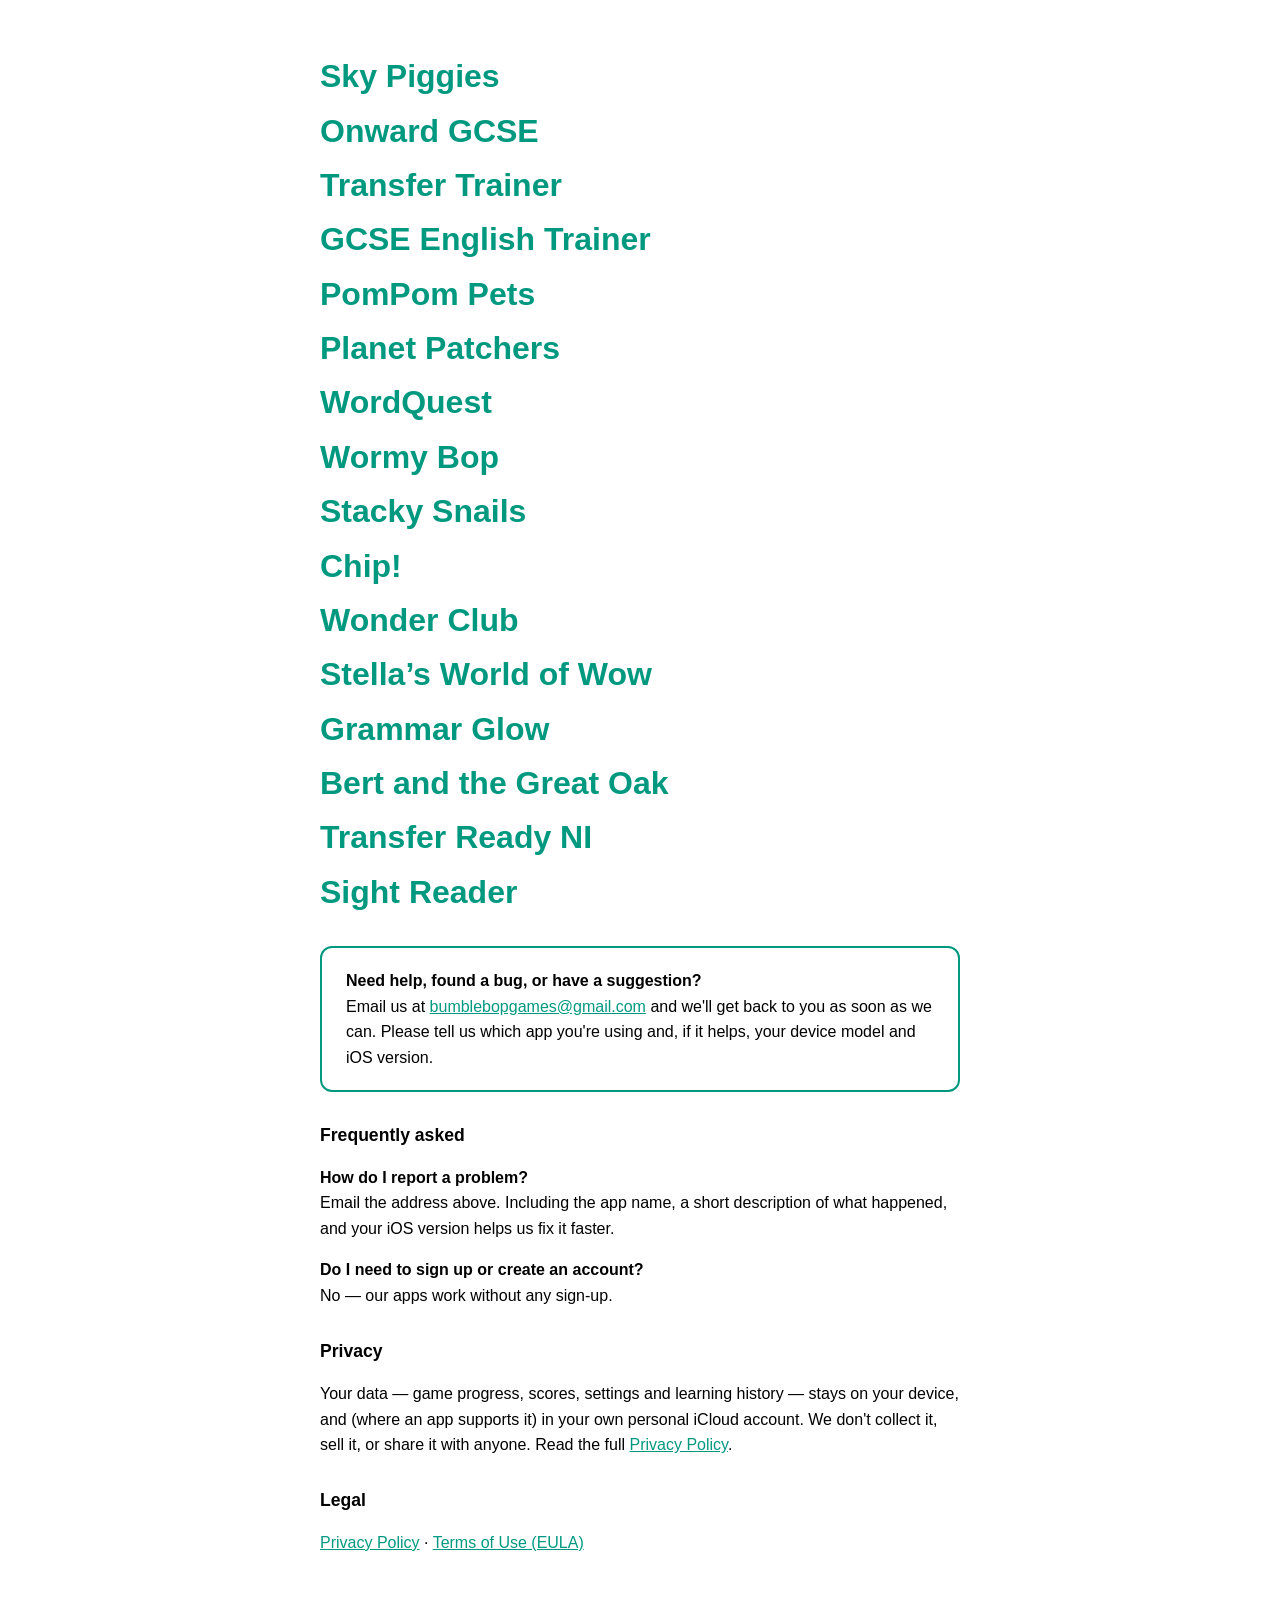
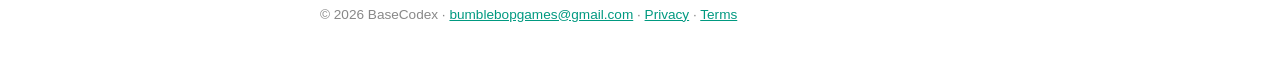
==== index.html @ f4d10a49 "Publish support, privacy and terms replica with owner contact" ====
<!DOCTYPE html>
<html lang="en">
<head>
<meta charset="utf-8">
<meta name="viewport" content="width=device-width, initial-scale=1">
<title>Support</title>
<style>
  :root { color-scheme: light dark; }
  body {
    font-family: -apple-system, BlinkMacSystemFont, "Segoe UI", Roboto, sans-serif;
    max-width: 640px;
    margin: 0 auto;
    padding: 48px 24px;
    line-height: 1.6;
  }
  h1 { color: #009980; margin: 0.1em 0; }
  a { color: #009980; }
  .card {
    border: 2px solid #009980;
    border-radius: 12px;
    padding: 20px 24px;
    margin: 28px 0;
  }
  h2 { font-size: 1.1em; margin-top: 1.6em; }
  footer { margin-top: 48px; font-size: 0.85em; color: #888; }
</style>
</head>
<body>
<h1>Sky Piggies</h1>
<h1>Onward GCSE</h1>
<h1>Transfer Trainer</h1>
<h1>GCSE English Trainer</h1>
<h1>PomPom Pets</h1>
<h1>Planet Patchers</h1>
<h1>WordQuest</h1>
<h1>Wormy Bop</h1>
<h1>Stacky Snails</h1>
<h1>Chip!</h1>
<h1>Wonder Club</h1>
<h1>Stella’s World of Wow</h1>
<h1>Grammar Glow</h1>
<h1>Bert and the Great Oak</h1>
<h1>Transfer Ready NI</h1>
<h1>Sight Reader</h1>

<div class="card">
  <strong>Need help, found a bug, or have a suggestion?</strong><br>
  Email us at <a href="mailto:bumblebopgames@gmail.com">bumblebopgames@gmail.com</a> and we'll get back to you as soon as we can. Please tell us which app you're using and, if it helps, your device model and iOS version.
</div>

<h2>Frequently asked</h2>
<p><strong>How do I report a problem?</strong><br>
Email the address above. Including the app name, a short description of what happened, and your iOS version helps us fix it faster.</p>

<p><strong>Do I need to sign up or create an account?</strong><br>
No &mdash; our apps work without any sign-up.</p>

<h2 id="privacy">Privacy</h2>
<p>Your data &mdash; game progress, scores, settings and learning history &mdash; stays on your device, and (where an app supports it) in your own personal iCloud account. We don't collect it, sell it, or share it with anyone. Read the full <a href="privacy.html">Privacy Policy</a>.</p>

<h2>Legal</h2>
<p><a href="privacy.html">Privacy Policy</a> &middot; <a href="terms.html">Terms of Use (EULA)</a></p>

<footer>&copy; 2026 BaseCodex &middot; <a href="mailto:bumblebopgames@gmail.com">bumblebopgames@gmail.com</a> &middot; <a href="privacy.html">Privacy</a> &middot; <a href="terms.html">Terms</a></footer>
</body>
</html>
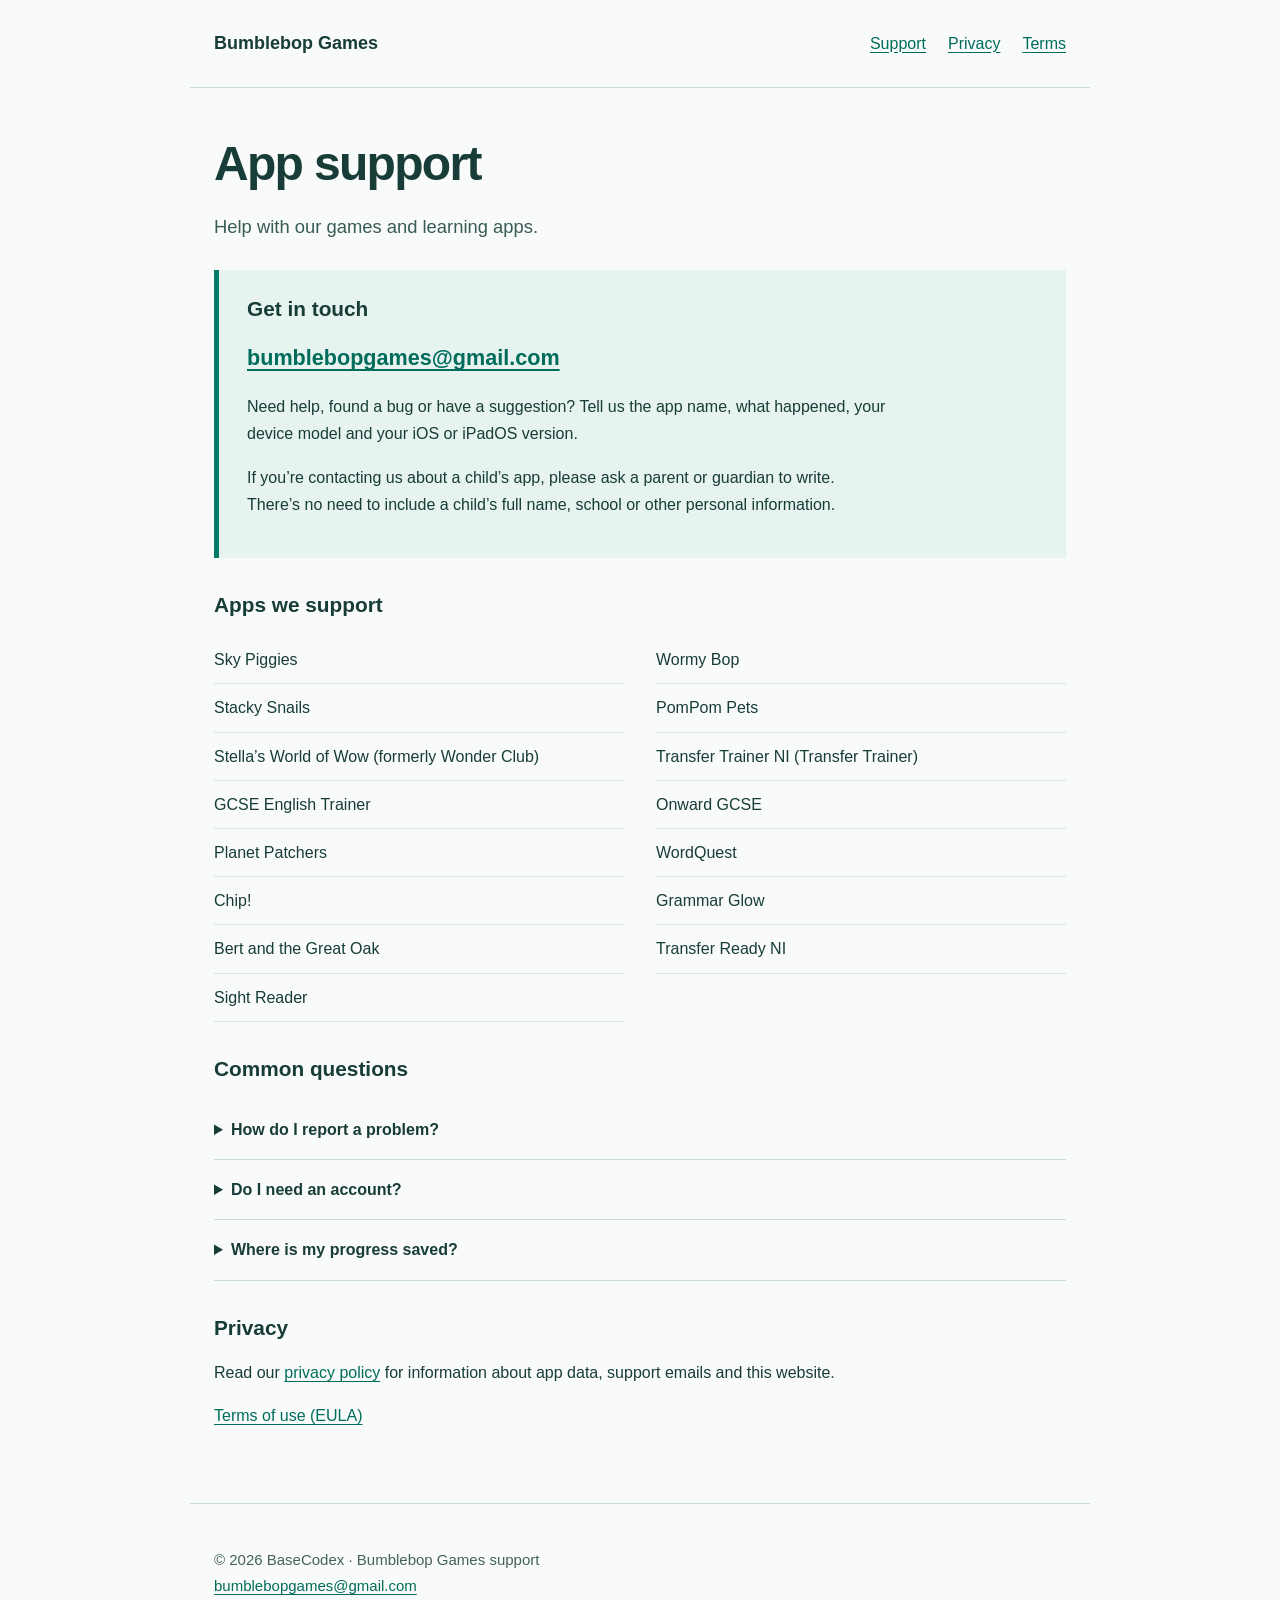
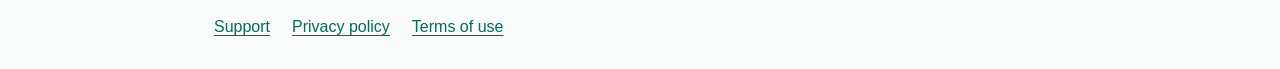
==== commit 4d0dd03f: "Publish support, privacy and terms with Bumblebop contact" ====
--- a/index.html
+++ b/index.html
@@ -1,66 +1,2 @@
-<!DOCTYPE html>
-<html lang="en">
-<head>
-<meta charset="utf-8">
-<meta name="viewport" content="width=device-width, initial-scale=1">
-<title>Support</title>
-<style>
-  :root { color-scheme: light dark; }
-  body {
-    font-family: -apple-system, BlinkMacSystemFont, "Segoe UI", Roboto, sans-serif;
-    max-width: 640px;
-    margin: 0 auto;
-    padding: 48px 24px;
-    line-height: 1.6;
-  }
-  h1 { color: #009980; margin: 0.1em 0; }
-  a { color: #009980; }
-  .card {
-    border: 2px solid #009980;
-    border-radius: 12px;
-    padding: 20px 24px;
-    margin: 28px 0;
-  }
-  h2 { font-size: 1.1em; margin-top: 1.6em; }
-  footer { margin-top: 48px; font-size: 0.85em; color: #888; }
-</style>
-</head>
-<body>
-<h1>Sky Piggies</h1>
-<h1>Onward GCSE</h1>
-<h1>Transfer Trainer</h1>
-<h1>GCSE English Trainer</h1>
-<h1>PomPom Pets</h1>
-<h1>Planet Patchers</h1>
-<h1>WordQuest</h1>
-<h1>Wormy Bop</h1>
-<h1>Stacky Snails</h1>
-<h1>Chip!</h1>
-<h1>Wonder Club</h1>
-<h1>Stella’s World of Wow</h1>
-<h1>Grammar Glow</h1>
-<h1>Bert and the Great Oak</h1>
-<h1>Transfer Ready NI</h1>
-<h1>Sight Reader</h1>
-
-<div class="card">
-  <strong>Need help, found a bug, or have a suggestion?</strong><br>
-  Email us at <a href="mailto:bumblebopgames@gmail.com">bumblebopgames@gmail.com</a> and we'll get back to you as soon as we can. Please tell us which app you're using and, if it helps, your device model and iOS version.
-</div>
-
-<h2>Frequently asked</h2>
-<p><strong>How do I report a problem?</strong><br>
-Email the address above. Including the app name, a short description of what happened, and your iOS version helps us fix it faster.</p>
-
-<p><strong>Do I need to sign up or create an account?</strong><br>
-No &mdash; our apps work without any sign-up.</p>
-
-<h2 id="privacy">Privacy</h2>
-<p>Your data &mdash; game progress, scores, settings and learning history &mdash; stays on your device, and (where an app supports it) in your own personal iCloud account. We don't collect it, sell it, or share it with anyone. Read the full <a href="privacy.html">Privacy Policy</a>.</p>
-
-<h2>Legal</h2>
-<p><a href="privacy.html">Privacy Policy</a> &middot; <a href="terms.html">Terms of Use (EULA)</a></p>
-
-<footer>&copy; 2026 BaseCodex &middot; <a href="mailto:bumblebopgames@gmail.com">bumblebopgames@gmail.com</a> &middot; <a href="privacy.html">Privacy</a> &middot; <a href="terms.html">Terms</a></footer>
-</body>
-</html>
+<!doctype html>
+<html lang="en"><head><meta charset="utf-8"><meta name="viewport" content="width=device-width, initial-scale=1"><title>App support · Bumblebop Games</title><meta name="description" content="Support and privacy information for Bumblebop Games and learning apps. Contact bumblebopgames@gmail.com."><link rel="stylesheet" href="style.css"></head><body><a class="skip" href="#main">Skip to content</a><header><a class="brand" href="./">Bumblebop Games</a><nav aria-label="Main navigation"><a href="./">Support</a><a href="privacy.html">Privacy</a><a href="terms.html">Terms</a></nav></header><main id="main" class=""><h1>App support</h1><p class="intro">Help with our games and learning apps.</p><section class="contact" aria-labelledby="contact"><h2 id="contact">Get in touch</h2><a class="email" href="mailto:bumblebopgames@gmail.com">bumblebopgames@gmail.com</a><p>Need help, found a bug or have a suggestion? Tell us the app name, what happened, your device model and your iOS or iPadOS version.</p><p>If you’re contacting us about a child’s app, please ask a parent or guardian to write. There’s no need to include a child’s full name, school or other personal information.</p></section><section aria-labelledby="apps"><h2 id="apps">Apps we support</h2><ul class="app-list"><li>Sky Piggies</li><li>Wormy Bop</li><li>Stacky Snails</li><li>PomPom Pets</li><li>Stella’s World of Wow (formerly Wonder Club)</li><li>Transfer Trainer NI (Transfer Trainer)</li><li>GCSE English Trainer</li><li>Onward GCSE</li><li>Planet Patchers</li><li>WordQuest</li><li>Chip!</li><li>Grammar Glow</li><li>Bert and the Great Oak</li><li>Transfer Ready NI</li><li>Sight Reader</li></ul></section><section aria-labelledby="questions"><h2 id="questions">Common questions</h2><details><summary>How do I report a problem?</summary><p>Email us with the app name and a short description of the steps that led to the problem. If a screenshot helps, remove any personal information before sending it.</p></details><details><summary>Do I need an account?</summary><p>The apps listed here work without creating an account with us. Apple services, such as purchases or optional iCloud features, use your own Apple account.</p></details><details><summary>Where is my progress saved?</summary><p>Game progress, settings and learning history stay on your device and, where an app supports it, in your own iCloud account. We cannot recover local progress for you. Please contact us before deleting an app to troubleshoot a problem.</p></details></section><section aria-labelledby="privacy"><h2 id="privacy">Privacy</h2><p>Read our <a href="privacy.html">privacy policy</a> for information about app data, support emails and this website.</p><p><a href="terms.html">Terms of use (EULA)</a></p></section></main><footer><p>© 2026 BaseCodex · Bumblebop Games support<br><a href="mailto:bumblebopgames@gmail.com">bumblebopgames@gmail.com</a></p><nav aria-label="Footer"><a href="./">Support</a><a href="privacy.html">Privacy policy</a><a href="terms.html">Terms of use</a></nav></footer></body></html>
--- a/style.css
+++ b/style.css
@@ -0,0 +1 @@
+*{box-sizing:border-box}html{scroll-behavior:smooth}body{font-family:-apple-system,BlinkMacSystemFont,"Segoe UI",sans-serif;font-size:1rem;line-height:1.7;color:#183c38;background:#f8fbfa;margin:0}a{color:#006c5b;text-underline-offset:.2em}a:hover{text-decoration-thickness:2px}a:focus-visible{outline:3px solid #ba6700;outline-offset:5px}header,main,footer{max-width:900px;margin:auto;padding:28px 24px}header{display:flex;justify-content:space-between;align-items:center;gap:20px;border-bottom:1px solid #cadbd5}.brand{font-size:1.125rem;font-weight:750;color:#183c38;text-decoration:none}nav{display:flex;gap:22px;flex-wrap:wrap}nav a{font-size:1rem}h1{font-size:clamp(2rem,5vw,3rem);line-height:1.15;letter-spacing:-.035em;margin:20px 0}h2{font-size:1.3rem;line-height:1.4;margin-top:32px}p{max-width:72ch}.intro{font-size:1.15rem;color:#395b55}.contact,.card{border-left:5px solid #007d69;background:#e6f3ee;padding:24px 28px;margin:28px 0}.contact h2{margin-top:0}.email{font-weight:700;font-size:clamp(1rem,3.8vw,1.35rem);overflow-wrap:anywhere}.app-list{display:grid;grid-template-columns:repeat(2,minmax(0,1fr));gap:0 32px;padding:0;list-style:none}.app-list li{padding:10px 0;border-bottom:1px solid #d8e5df}.muted,footer{color:#46615b}footer{border-top:1px solid #cadbd5;font-size:.9375rem;margin-top:30px}.skip{position:absolute;left:-9999px}.skip:focus{left:16px;top:12px;background:white;padding:12px}.policy{max-width:780px}.policy em{font-style:normal;color:#46615b}details{border-bottom:1px solid #cadbd5;padding:16px 0}summary{font-weight:650;cursor:pointer}summary:focus-visible{outline:3px solid #ba6700;outline-offset:4px}@media(max-width:600px){header{align-items:flex-start;flex-direction:column;gap:12px}header,main,footer{padding:22px 20px}.app-list{grid-template-columns:1fr}.contact,.card{padding:20px}}@media(prefers-reduced-motion:reduce){html{scroll-behavior:auto}}
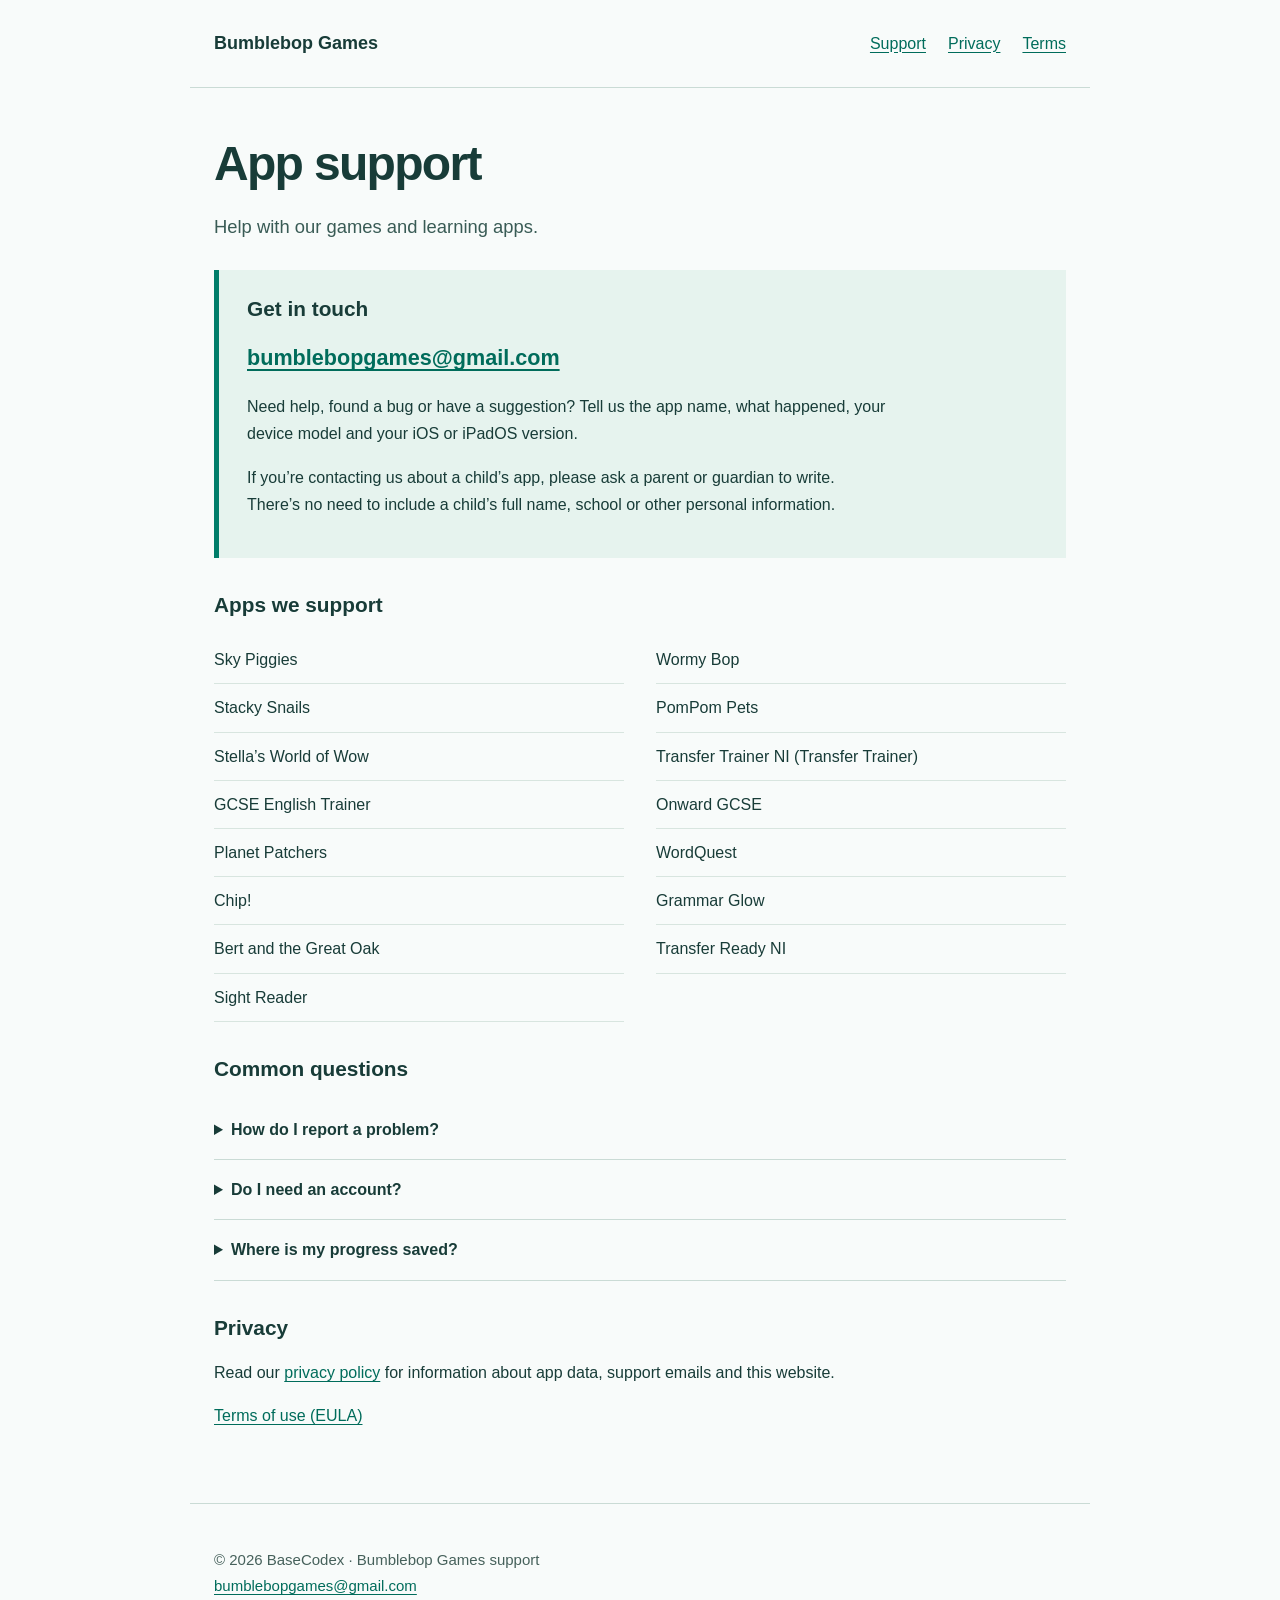
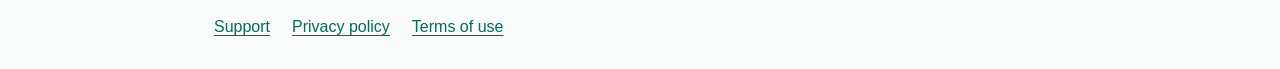
==== commit 780b3b84: "Remove former Wonder Club name from public pages" ====
--- a/index.html
+++ b/index.html
@@ -1,2 +1,2 @@
 <!doctype html>
-<html lang="en"><head><meta charset="utf-8"><meta name="viewport" content="width=device-width, initial-scale=1"><title>App support · Bumblebop Games</title><meta name="description" content="Support and privacy information for Bumblebop Games and learning apps. Contact bumblebopgames@gmail.com."><link rel="stylesheet" href="style.css"></head><body><a class="skip" href="#main">Skip to content</a><header><a class="brand" href="./">Bumblebop Games</a><nav aria-label="Main navigation"><a href="./">Support</a><a href="privacy.html">Privacy</a><a href="terms.html">Terms</a></nav></header><main id="main" class=""><h1>App support</h1><p class="intro">Help with our games and learning apps.</p><section class="contact" aria-labelledby="contact"><h2 id="contact">Get in touch</h2><a class="email" href="mailto:bumblebopgames@gmail.com">bumblebopgames@gmail.com</a><p>Need help, found a bug or have a suggestion? Tell us the app name, what happened, your device model and your iOS or iPadOS version.</p><p>If you’re contacting us about a child’s app, please ask a parent or guardian to write. There’s no need to include a child’s full name, school or other personal information.</p></section><section aria-labelledby="apps"><h2 id="apps">Apps we support</h2><ul class="app-list"><li>Sky Piggies</li><li>Wormy Bop</li><li>Stacky Snails</li><li>PomPom Pets</li><li>Stella’s World of Wow (formerly Wonder Club)</li><li>Transfer Trainer NI (Transfer Trainer)</li><li>GCSE English Trainer</li><li>Onward GCSE</li><li>Planet Patchers</li><li>WordQuest</li><li>Chip!</li><li>Grammar Glow</li><li>Bert and the Great Oak</li><li>Transfer Ready NI</li><li>Sight Reader</li></ul></section><section aria-labelledby="questions"><h2 id="questions">Common questions</h2><details><summary>How do I report a problem?</summary><p>Email us with the app name and a short description of the steps that led to the problem. If a screenshot helps, remove any personal information before sending it.</p></details><details><summary>Do I need an account?</summary><p>The apps listed here work without creating an account with us. Apple services, such as purchases or optional iCloud features, use your own Apple account.</p></details><details><summary>Where is my progress saved?</summary><p>Game progress, settings and learning history stay on your device and, where an app supports it, in your own iCloud account. We cannot recover local progress for you. Please contact us before deleting an app to troubleshoot a problem.</p></details></section><section aria-labelledby="privacy"><h2 id="privacy">Privacy</h2><p>Read our <a href="privacy.html">privacy policy</a> for information about app data, support emails and this website.</p><p><a href="terms.html">Terms of use (EULA)</a></p></section></main><footer><p>© 2026 BaseCodex · Bumblebop Games support<br><a href="mailto:bumblebopgames@gmail.com">bumblebopgames@gmail.com</a></p><nav aria-label="Footer"><a href="./">Support</a><a href="privacy.html">Privacy policy</a><a href="terms.html">Terms of use</a></nav></footer></body></html>
+<html lang="en"><head><meta charset="utf-8"><meta name="viewport" content="width=device-width, initial-scale=1"><title>App support · Bumblebop Games</title><meta name="description" content="Support and privacy information for Bumblebop Games and learning apps. Contact bumblebopgames@gmail.com."><link rel="stylesheet" href="style.css"></head><body><a class="skip" href="#main">Skip to content</a><header><a class="brand" href="./">Bumblebop Games</a><nav aria-label="Main navigation"><a href="./">Support</a><a href="privacy.html">Privacy</a><a href="terms.html">Terms</a></nav></header><main id="main" class=""><h1>App support</h1><p class="intro">Help with our games and learning apps.</p><section class="contact" aria-labelledby="contact"><h2 id="contact">Get in touch</h2><a class="email" href="mailto:bumblebopgames@gmail.com">bumblebopgames@gmail.com</a><p>Need help, found a bug or have a suggestion? Tell us the app name, what happened, your device model and your iOS or iPadOS version.</p><p>If you’re contacting us about a child’s app, please ask a parent or guardian to write. There’s no need to include a child’s full name, school or other personal information.</p></section><section aria-labelledby="apps"><h2 id="apps">Apps we support</h2><ul class="app-list"><li>Sky Piggies</li><li>Wormy Bop</li><li>Stacky Snails</li><li>PomPom Pets</li><li>Stella’s World of Wow</li><li>Transfer Trainer NI (Transfer Trainer)</li><li>GCSE English Trainer</li><li>Onward GCSE</li><li>Planet Patchers</li><li>WordQuest</li><li>Chip!</li><li>Grammar Glow</li><li>Bert and the Great Oak</li><li>Transfer Ready NI</li><li>Sight Reader</li></ul></section><section aria-labelledby="questions"><h2 id="questions">Common questions</h2><details><summary>How do I report a problem?</summary><p>Email us with the app name and a short description of the steps that led to the problem. If a screenshot helps, remove any personal information before sending it.</p></details><details><summary>Do I need an account?</summary><p>The apps listed here work without creating an account with us. Apple services, such as purchases or optional iCloud features, use your own Apple account.</p></details><details><summary>Where is my progress saved?</summary><p>Game progress, settings and learning history stay on your device and, where an app supports it, in your own iCloud account. We cannot recover local progress for you. Please contact us before deleting an app to troubleshoot a problem.</p></details></section><section aria-labelledby="privacy"><h2 id="privacy">Privacy</h2><p>Read our <a href="privacy.html">privacy policy</a> for information about app data, support emails and this website.</p><p><a href="terms.html">Terms of use (EULA)</a></p></section></main><footer><p>© 2026 BaseCodex · Bumblebop Games support<br><a href="mailto:bumblebopgames@gmail.com">bumblebopgames@gmail.com</a></p><nav aria-label="Footer"><a href="./">Support</a><a href="privacy.html">Privacy policy</a><a href="terms.html">Terms of use</a></nav></footer></body></html>
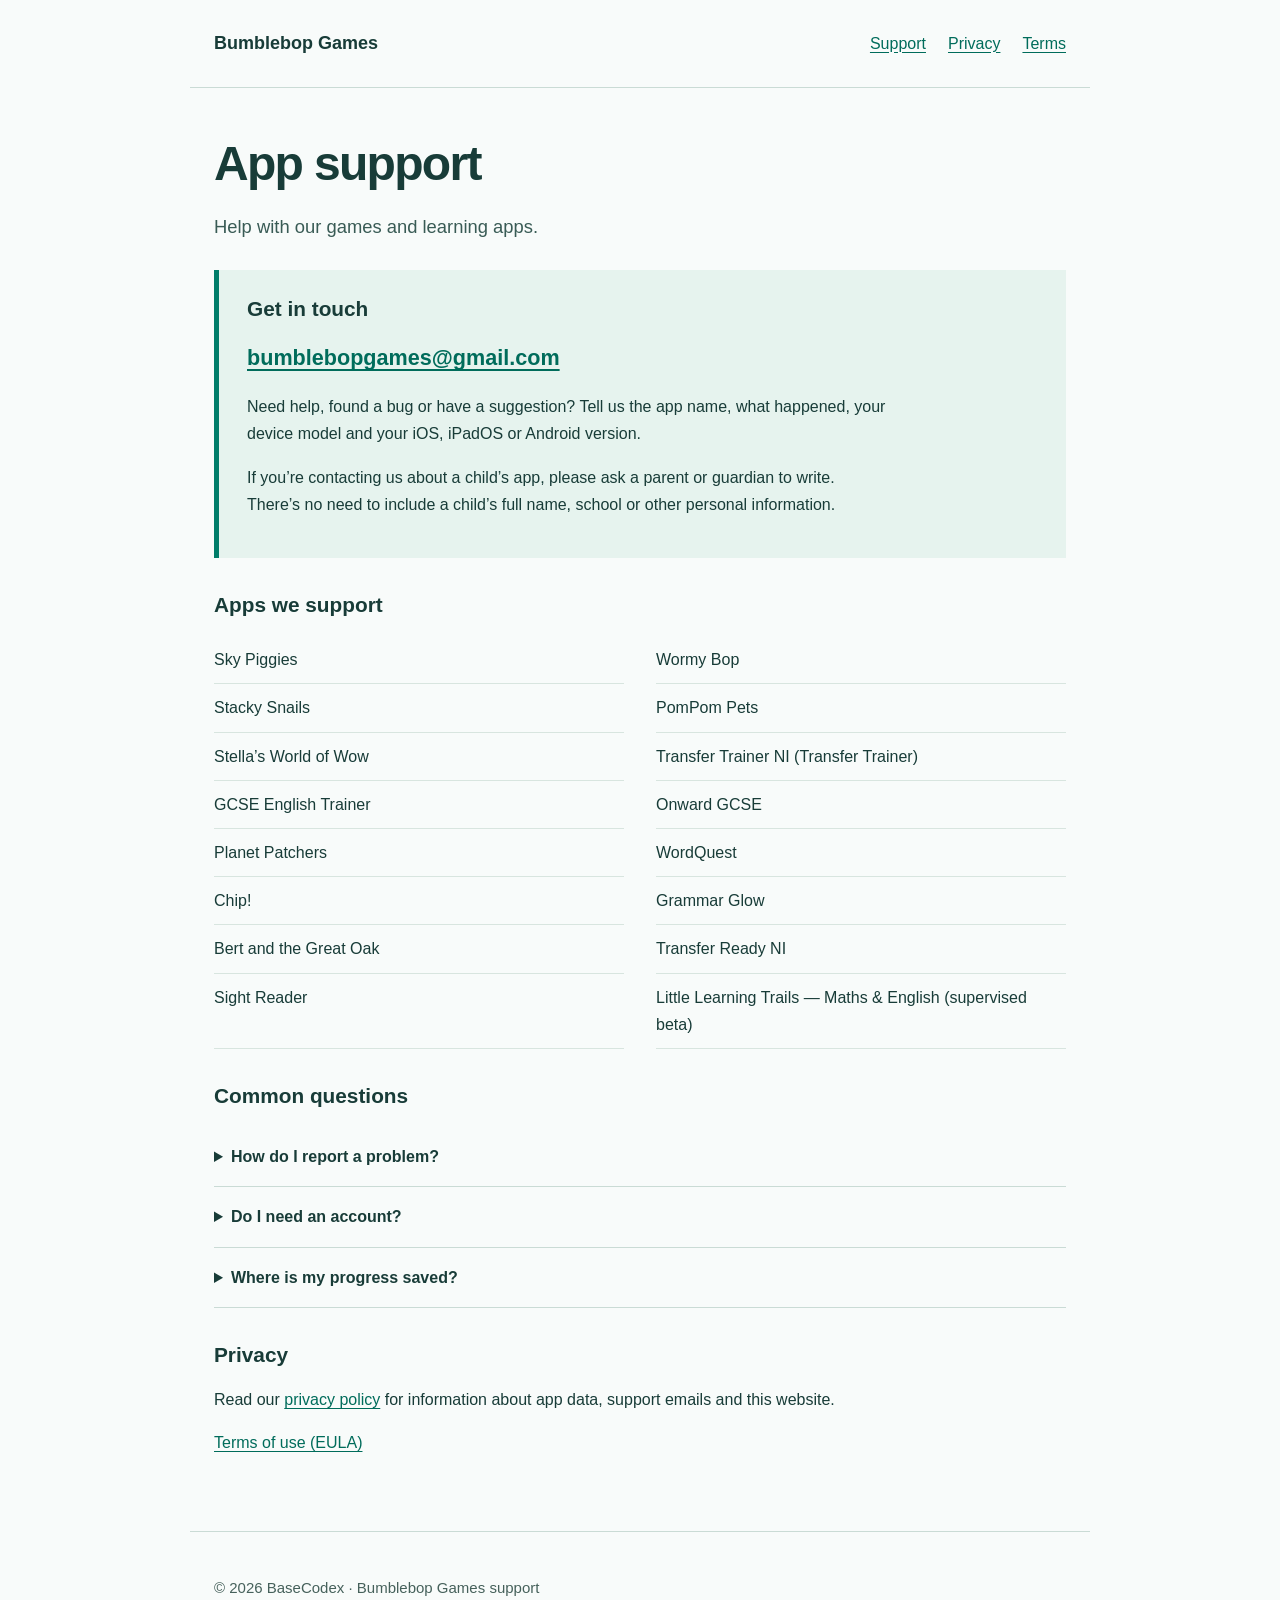
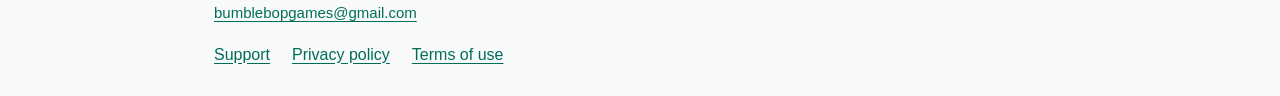
==== commit 183657f4: "Add Little Learning Trails support and privacy information" ====
--- a/index.html
+++ b/index.html
@@ -1,2 +1,2 @@
 <!doctype html>
-<html lang="en"><head><meta charset="utf-8"><meta name="viewport" content="width=device-width, initial-scale=1"><title>App support · Bumblebop Games</title><meta name="description" content="Support and privacy information for Bumblebop Games and learning apps. Contact bumblebopgames@gmail.com."><link rel="stylesheet" href="style.css"></head><body><a class="skip" href="#main">Skip to content</a><header><a class="brand" href="./">Bumblebop Games</a><nav aria-label="Main navigation"><a href="./">Support</a><a href="privacy.html">Privacy</a><a href="terms.html">Terms</a></nav></header><main id="main" class=""><h1>App support</h1><p class="intro">Help with our games and learning apps.</p><section class="contact" aria-labelledby="contact"><h2 id="contact">Get in touch</h2><a class="email" href="mailto:bumblebopgames@gmail.com">bumblebopgames@gmail.com</a><p>Need help, found a bug or have a suggestion? Tell us the app name, what happened, your device model and your iOS or iPadOS version.</p><p>If you’re contacting us about a child’s app, please ask a parent or guardian to write. There’s no need to include a child’s full name, school or other personal information.</p></section><section aria-labelledby="apps"><h2 id="apps">Apps we support</h2><ul class="app-list"><li>Sky Piggies</li><li>Wormy Bop</li><li>Stacky Snails</li><li>PomPom Pets</li><li>Stella’s World of Wow</li><li>Transfer Trainer NI (Transfer Trainer)</li><li>GCSE English Trainer</li><li>Onward GCSE</li><li>Planet Patchers</li><li>WordQuest</li><li>Chip!</li><li>Grammar Glow</li><li>Bert and the Great Oak</li><li>Transfer Ready NI</li><li>Sight Reader</li></ul></section><section aria-labelledby="questions"><h2 id="questions">Common questions</h2><details><summary>How do I report a problem?</summary><p>Email us with the app name and a short description of the steps that led to the problem. If a screenshot helps, remove any personal information before sending it.</p></details><details><summary>Do I need an account?</summary><p>The apps listed here work without creating an account with us. Apple services, such as purchases or optional iCloud features, use your own Apple account.</p></details><details><summary>Where is my progress saved?</summary><p>Game progress, settings and learning history stay on your device and, where an app supports it, in your own iCloud account. We cannot recover local progress for you. Please contact us before deleting an app to troubleshoot a problem.</p></details></section><section aria-labelledby="privacy"><h2 id="privacy">Privacy</h2><p>Read our <a href="privacy.html">privacy policy</a> for information about app data, support emails and this website.</p><p><a href="terms.html">Terms of use (EULA)</a></p></section></main><footer><p>© 2026 BaseCodex · Bumblebop Games support<br><a href="mailto:bumblebopgames@gmail.com">bumblebopgames@gmail.com</a></p><nav aria-label="Footer"><a href="./">Support</a><a href="privacy.html">Privacy policy</a><a href="terms.html">Terms of use</a></nav></footer></body></html>
+<html lang="en"><head><meta charset="utf-8"><meta name="viewport" content="width=device-width, initial-scale=1"><title>App support · Bumblebop Games</title><meta name="description" content="Support and privacy information for Bumblebop Games and learning apps. Contact bumblebopgames@gmail.com."><link rel="stylesheet" href="style.css"></head><body><a class="skip" href="#main">Skip to content</a><header><a class="brand" href="./">Bumblebop Games</a><nav aria-label="Main navigation"><a href="./">Support</a><a href="privacy.html">Privacy</a><a href="terms.html">Terms</a></nav></header><main id="main" class=""><h1>App support</h1><p class="intro">Help with our games and learning apps.</p><section class="contact" aria-labelledby="contact"><h2 id="contact">Get in touch</h2><a class="email" href="mailto:bumblebopgames@gmail.com">bumblebopgames@gmail.com</a><p>Need help, found a bug or have a suggestion? Tell us the app name, what happened, your device model and your iOS, iPadOS or Android version.</p><p>If you’re contacting us about a child’s app, please ask a parent or guardian to write. There’s no need to include a child’s full name, school or other personal information.</p></section><section aria-labelledby="apps"><h2 id="apps">Apps we support</h2><ul class="app-list"><li>Sky Piggies</li><li>Wormy Bop</li><li>Stacky Snails</li><li>PomPom Pets</li><li>Stella’s World of Wow</li><li>Transfer Trainer NI (Transfer Trainer)</li><li>GCSE English Trainer</li><li>Onward GCSE</li><li>Planet Patchers</li><li>WordQuest</li><li>Chip!</li><li>Grammar Glow</li><li>Bert and the Great Oak</li><li>Transfer Ready NI</li><li>Sight Reader</li><li>Little Learning Trails — Maths &amp; English (supervised beta)</li></ul></section><section aria-labelledby="questions"><h2 id="questions">Common questions</h2><details><summary>How do I report a problem?</summary><p>Email us with the app name and a short description of the steps that led to the problem. If a screenshot helps, remove any personal information before sending it.</p></details><details><summary>Do I need an account?</summary><p>The apps listed here work without creating an account with us. Apple services, such as purchases or optional iCloud features, use your own Apple account.</p></details><details><summary>Where is my progress saved?</summary><p>Game progress, settings and learning history stay on your device and, where an app supports it, in your own iCloud account. We cannot recover local progress for you. Please contact us before deleting an app to troubleshoot a problem.</p></details></section><section aria-labelledby="privacy"><h2 id="privacy">Privacy</h2><p>Read our <a href="privacy.html">privacy policy</a> for information about app data, support emails and this website.</p><p><a href="terms.html">Terms of use (EULA)</a></p></section></main><footer><p>© 2026 BaseCodex · Bumblebop Games support<br><a href="mailto:bumblebopgames@gmail.com">bumblebopgames@gmail.com</a></p><nav aria-label="Footer"><a href="./">Support</a><a href="privacy.html">Privacy policy</a><a href="terms.html">Terms of use</a></nav></footer></body></html>
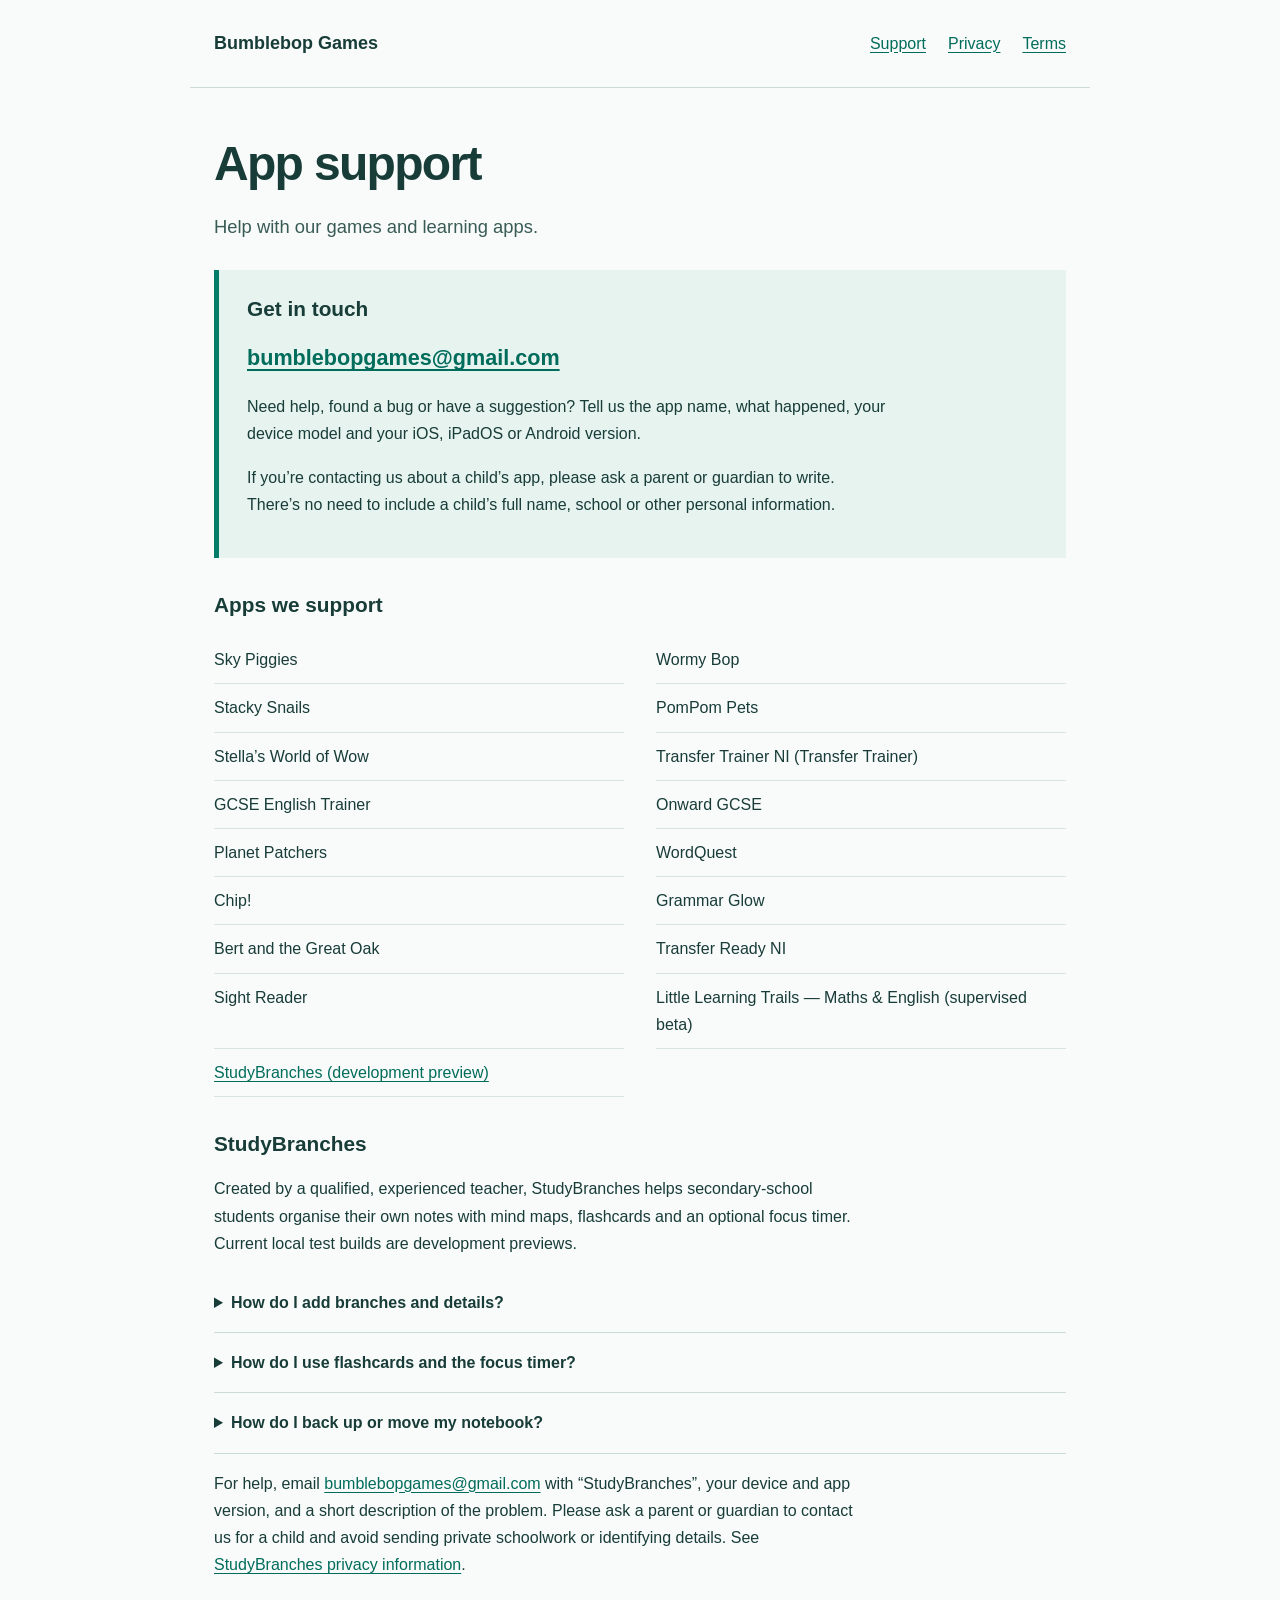
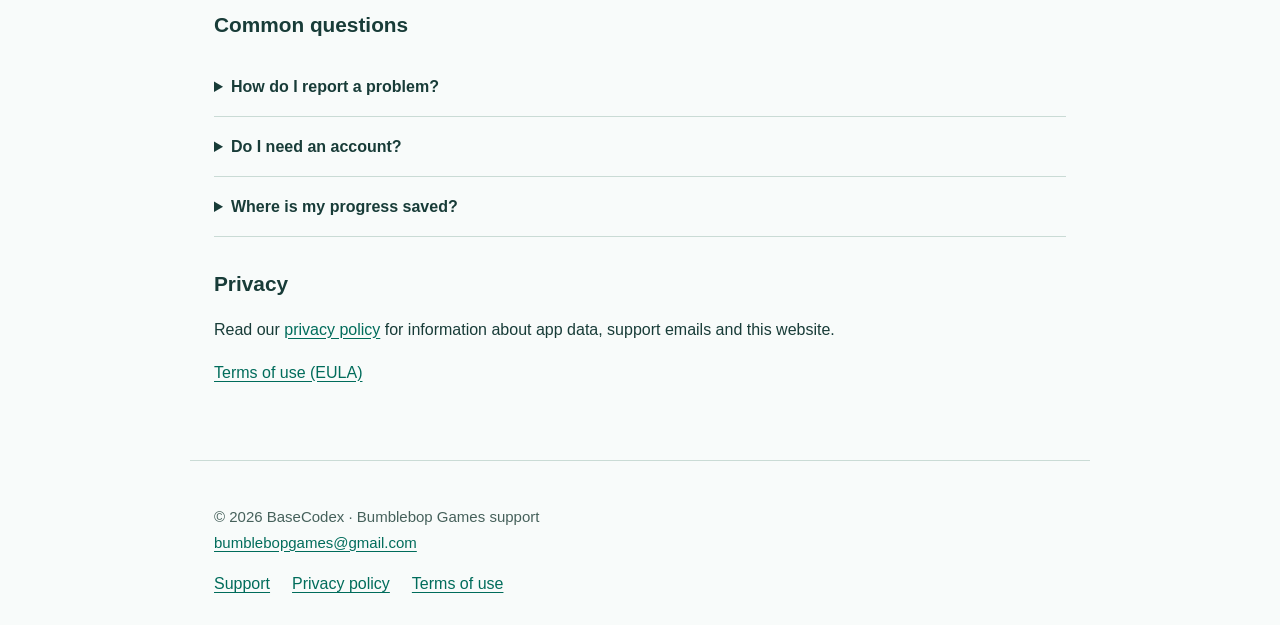
==== commit ae6d2a88: "Add StudyBranches support and privacy information" ====
--- a/index.html
+++ b/index.html
@@ -1,2 +1,7 @@
 <!doctype html>
-<html lang="en"><head><meta charset="utf-8"><meta name="viewport" content="width=device-width, initial-scale=1"><title>App support · Bumblebop Games</title><meta name="description" content="Support and privacy information for Bumblebop Games and learning apps. Contact bumblebopgames@gmail.com."><link rel="stylesheet" href="style.css"></head><body><a class="skip" href="#main">Skip to content</a><header><a class="brand" href="./">Bumblebop Games</a><nav aria-label="Main navigation"><a href="./">Support</a><a href="privacy.html">Privacy</a><a href="terms.html">Terms</a></nav></header><main id="main" class=""><h1>App support</h1><p class="intro">Help with our games and learning apps.</p><section class="contact" aria-labelledby="contact"><h2 id="contact">Get in touch</h2><a class="email" href="mailto:bumblebopgames@gmail.com">bumblebopgames@gmail.com</a><p>Need help, found a bug or have a suggestion? Tell us the app name, what happened, your device model and your iOS, iPadOS or Android version.</p><p>If you’re contacting us about a child’s app, please ask a parent or guardian to write. There’s no need to include a child’s full name, school or other personal information.</p></section><section aria-labelledby="apps"><h2 id="apps">Apps we support</h2><ul class="app-list"><li>Sky Piggies</li><li>Wormy Bop</li><li>Stacky Snails</li><li>PomPom Pets</li><li>Stella’s World of Wow</li><li>Transfer Trainer NI (Transfer Trainer)</li><li>GCSE English Trainer</li><li>Onward GCSE</li><li>Planet Patchers</li><li>WordQuest</li><li>Chip!</li><li>Grammar Glow</li><li>Bert and the Great Oak</li><li>Transfer Ready NI</li><li>Sight Reader</li><li>Little Learning Trails — Maths &amp; English (supervised beta)</li></ul></section><section aria-labelledby="questions"><h2 id="questions">Common questions</h2><details><summary>How do I report a problem?</summary><p>Email us with the app name and a short description of the steps that led to the problem. If a screenshot helps, remove any personal information before sending it.</p></details><details><summary>Do I need an account?</summary><p>The apps listed here work without creating an account with us. Apple services, such as purchases or optional iCloud features, use your own Apple account.</p></details><details><summary>Where is my progress saved?</summary><p>Game progress, settings and learning history stay on your device and, where an app supports it, in your own iCloud account. We cannot recover local progress for you. Please contact us before deleting an app to troubleshoot a problem.</p></details></section><section aria-labelledby="privacy"><h2 id="privacy">Privacy</h2><p>Read our <a href="privacy.html">privacy policy</a> for information about app data, support emails and this website.</p><p><a href="terms.html">Terms of use (EULA)</a></p></section></main><footer><p>© 2026 BaseCodex · Bumblebop Games support<br><a href="mailto:bumblebopgames@gmail.com">bumblebopgames@gmail.com</a></p><nav aria-label="Footer"><a href="./">Support</a><a href="privacy.html">Privacy policy</a><a href="terms.html">Terms of use</a></nav></footer></body></html>
+<html lang="en"><head><meta charset="utf-8"><meta name="viewport" content="width=device-width, initial-scale=1"><title>App support · Bumblebop Games</title><meta name="description" content="Support and privacy information for Bumblebop Games and learning apps. Contact bumblebopgames@gmail.com."><link rel="stylesheet" href="style.css"></head><body><a class="skip" href="#main">Skip to content</a><header><a class="brand" href="./">Bumblebop Games</a><nav aria-label="Main navigation"><a href="./">Support</a><a href="privacy.html">Privacy</a><a href="terms.html">Terms</a></nav></header><main id="main" class=""><h1>App support</h1><p class="intro">Help with our games and learning apps.</p><section class="contact" aria-labelledby="contact"><h2 id="contact">Get in touch</h2><a class="email" href="mailto:bumblebopgames@gmail.com">bumblebopgames@gmail.com</a><p>Need help, found a bug or have a suggestion? Tell us the app name, what happened, your device model and your iOS, iPadOS or Android version.</p><p>If you’re contacting us about a child’s app, please ask a parent or guardian to write. There’s no need to include a child’s full name, school or other personal information.</p></section><section aria-labelledby="apps"><h2 id="apps">Apps we support</h2><ul class="app-list"><li>Sky Piggies</li><li>Wormy Bop</li><li>Stacky Snails</li><li>PomPom Pets</li><li>Stella’s World of Wow</li><li>Transfer Trainer NI (Transfer Trainer)</li><li>GCSE English Trainer</li><li>Onward GCSE</li><li>Planet Patchers</li><li>WordQuest</li><li>Chip!</li><li>Grammar Glow</li><li>Bert and the Great Oak</li><li>Transfer Ready NI</li><li>Sight Reader</li><li>Little Learning Trails — Maths &amp; English (supervised beta)</li><li><a href="#studybranches">StudyBranches (development preview)</a></li></ul></section><section id="studybranches" aria-labelledby="studybranches-heading"><h2 id="studybranches-heading">StudyBranches</h2>
+<p>Created by a qualified, experienced teacher, StudyBranches helps secondary-school students organise their own notes with mind maps, flashcards and an optional focus timer. Current local test builds are development previews.</p>
+<details><summary>How do I add branches and details?</summary><ol><li>Open a map and choose <strong>Add main branch</strong> for a big idea connected to your central topic.</li><li>Tap an idea, then choose <strong>Add detail</strong> for a smaller idea connected to it.</li><li>Use <strong>Back to map</strong> and <strong>My maps</strong> to return to your work.</li></ol><p>The same ideas are available as a text list in <strong>Outline</strong>.</p></details>
+<details><summary>How do I use flashcards and the focus timer?</summary><p>Choose <strong>Flashcards</strong> in your notebook to create a card set, or open an idea’s <strong>More idea tools</strong> and choose <strong>Make a flashcard</strong>. Try recalling an answer before revealing your notes, then compare and record your own confidence. Nothing is automatically marked.</p><p>Choose <strong>Focus timer</strong> to start, pause or resume a session and plan a break. The timer pauses when you leave the app; it does not provide background alarms.</p></details>
+<details><summary>How do I back up or move my notebook?</summary><p>Use <strong>Help &amp; backup → Export notebook backup</strong>. On the other installation, choose <strong>Choose notebook backup</strong>, inspect the preview, then choose <strong>Restore notebook content</strong>. Existing work is kept and conflicting references become separate copies. Backups with flashcards require StudyBranches 0.2 or later.</p><p>Each iPhone, iPad, Android and browser installation has its own notebook. There is no automatic sync. Keep regular exported backups; uninstalling the app or clearing browser data can remove local work.</p></details>
+<p>For help, email <a href="mailto:bumblebopgames@gmail.com">bumblebopgames@gmail.com</a> with “StudyBranches”, your device and app version, and a short description of the problem. Please ask a parent or guardian to contact us for a child and avoid sending private schoolwork or identifying details. See <a href="privacy.html#studybranches">StudyBranches privacy information</a>.</p></section><section aria-labelledby="questions"><h2 id="questions">Common questions</h2><details><summary>How do I report a problem?</summary><p>Email us with the app name and a short description of the steps that led to the problem. If a screenshot helps, remove any personal information before sending it.</p></details><details><summary>Do I need an account?</summary><p>The apps listed here work without creating an account with us. Apple services, such as purchases or optional iCloud features, use your own Apple account.</p></details><details><summary>Where is my progress saved?</summary><p>Game progress, settings and learning history stay on your device and, where an app supports it, in your own iCloud account. We cannot recover local progress for you. Please contact us before deleting an app to troubleshoot a problem.</p></details></section><section aria-labelledby="privacy"><h2 id="privacy">Privacy</h2><p>Read our <a href="privacy.html">privacy policy</a> for information about app data, support emails and this website.</p><p><a href="terms.html">Terms of use (EULA)</a></p></section></main><footer><p>© 2026 BaseCodex · Bumblebop Games support<br><a href="mailto:bumblebopgames@gmail.com">bumblebopgames@gmail.com</a></p><nav aria-label="Footer"><a href="./">Support</a><a href="privacy.html">Privacy policy</a><a href="terms.html">Terms of use</a></nav></footer></body></html>
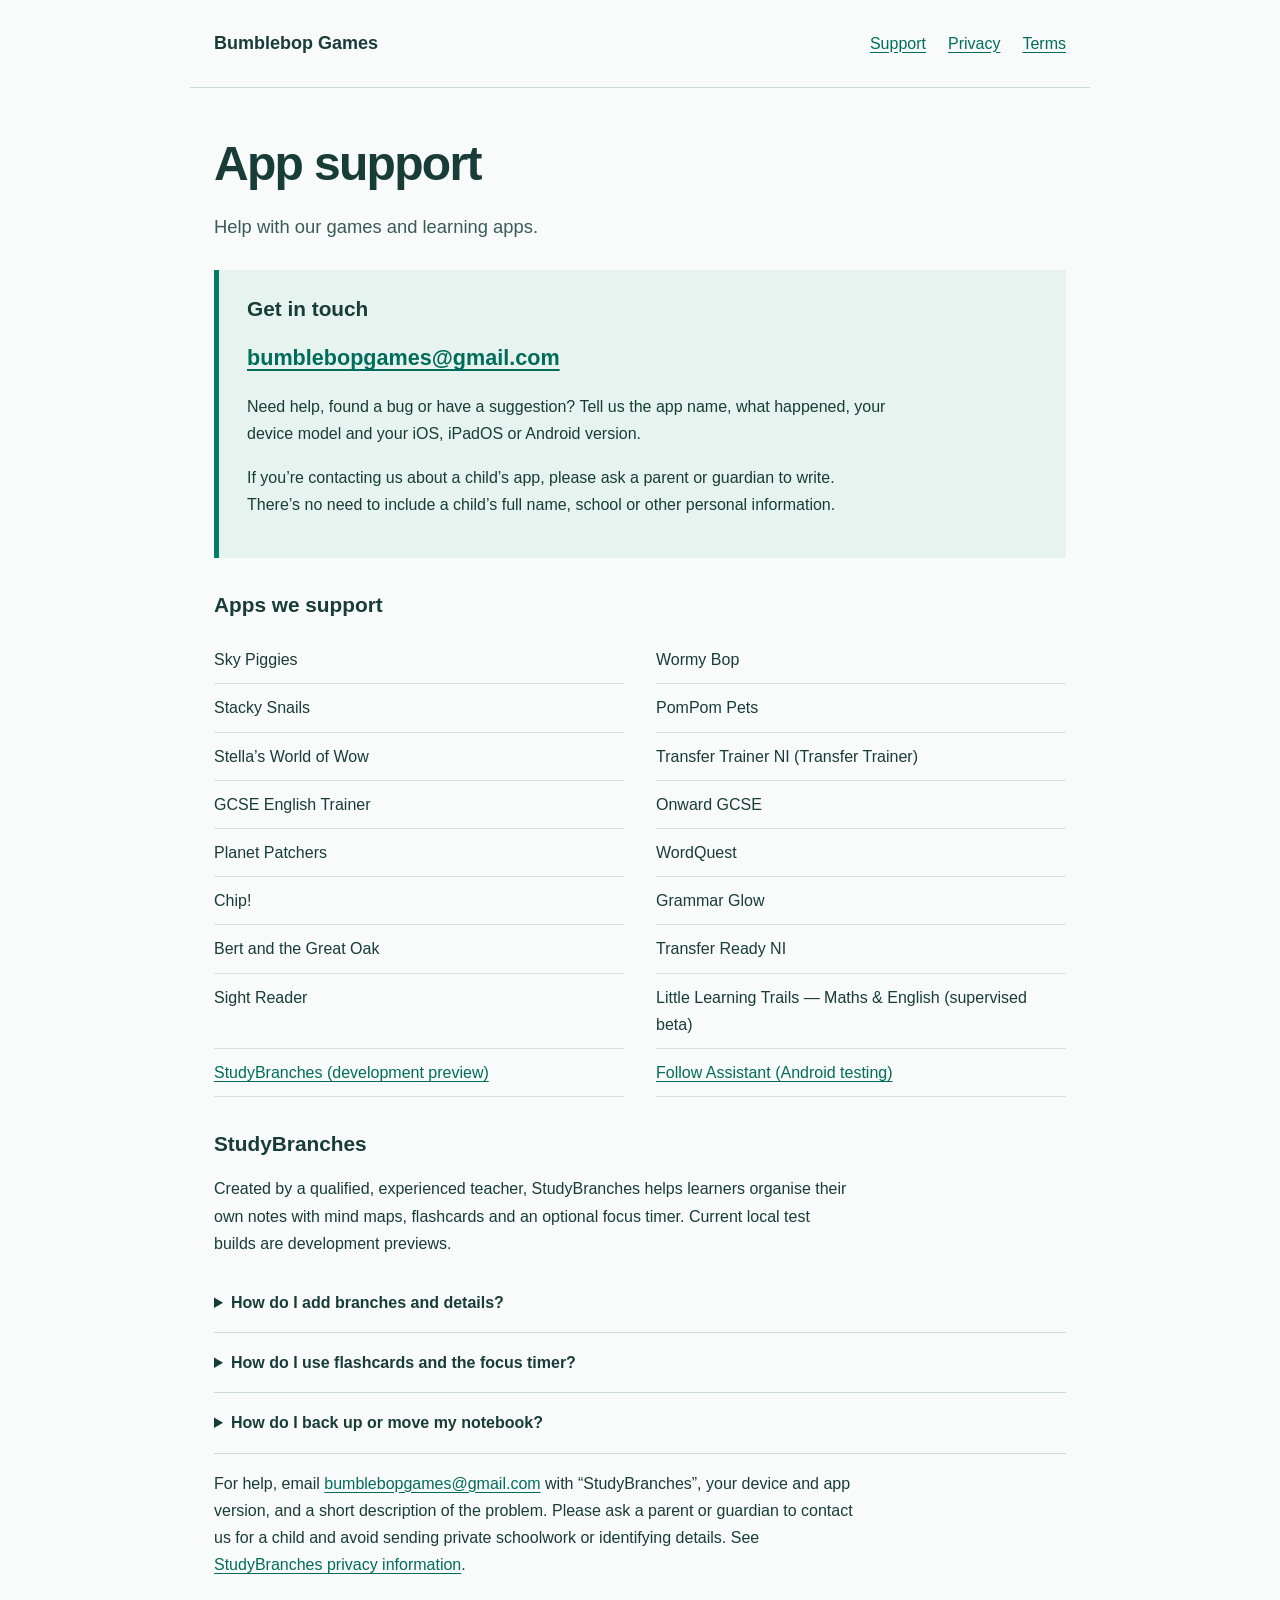
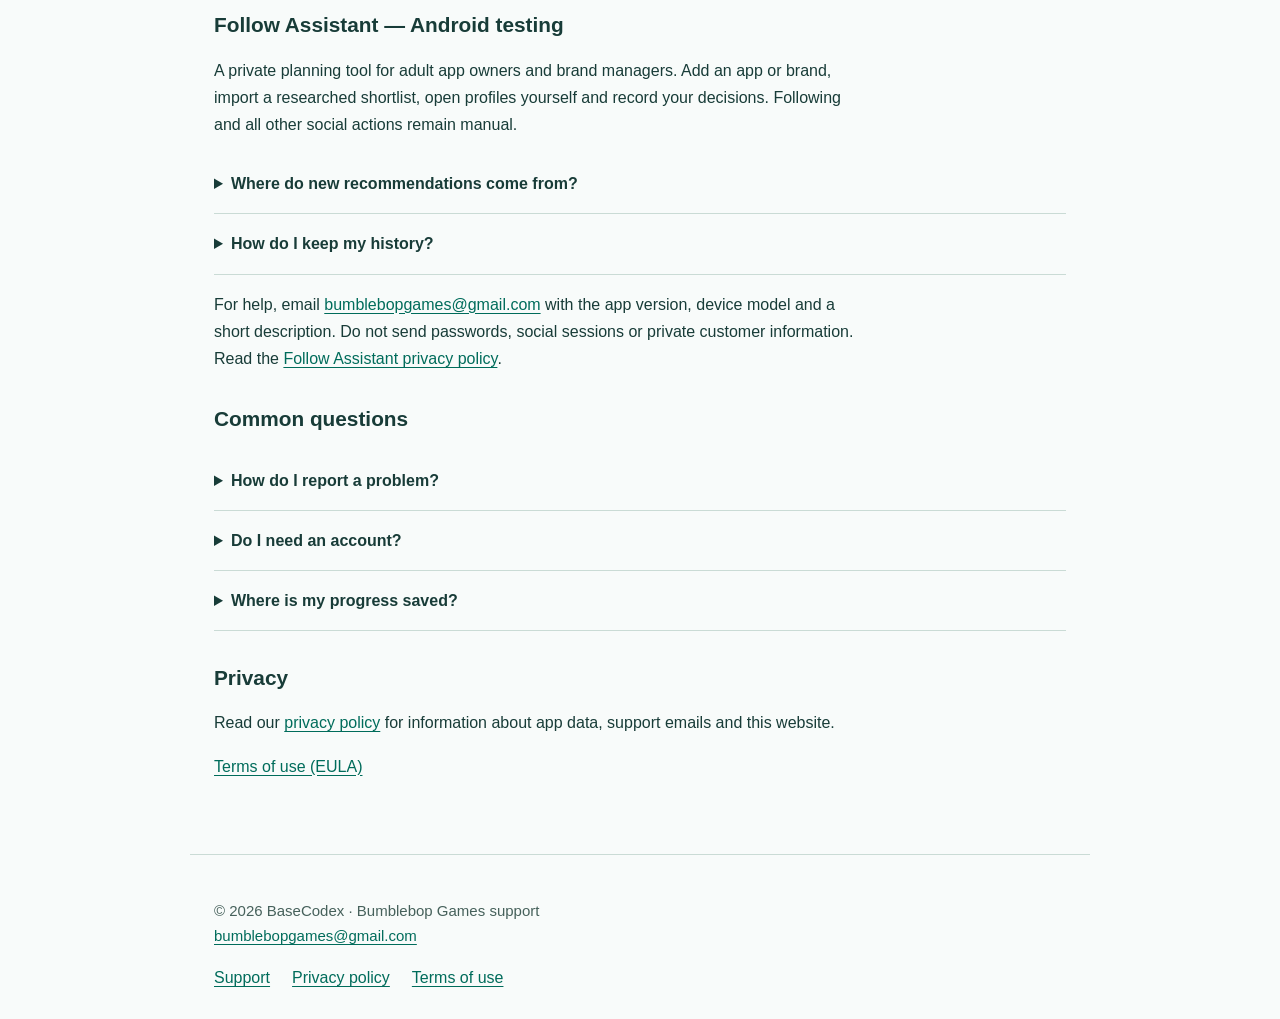
==== commit 429a614f: "Update StudyBranches and Follow Assistant testing privacy and support" ====
--- a/index.html
+++ b/index.html
@@ -1,7 +1,7 @@
 <!doctype html>
-<html lang="en"><head><meta charset="utf-8"><meta name="viewport" content="width=device-width, initial-scale=1"><title>App support · Bumblebop Games</title><meta name="description" content="Support and privacy information for Bumblebop Games and learning apps. Contact bumblebopgames@gmail.com."><link rel="stylesheet" href="style.css"></head><body><a class="skip" href="#main">Skip to content</a><header><a class="brand" href="./">Bumblebop Games</a><nav aria-label="Main navigation"><a href="./">Support</a><a href="privacy.html">Privacy</a><a href="terms.html">Terms</a></nav></header><main id="main" class=""><h1>App support</h1><p class="intro">Help with our games and learning apps.</p><section class="contact" aria-labelledby="contact"><h2 id="contact">Get in touch</h2><a class="email" href="mailto:bumblebopgames@gmail.com">bumblebopgames@gmail.com</a><p>Need help, found a bug or have a suggestion? Tell us the app name, what happened, your device model and your iOS, iPadOS or Android version.</p><p>If you’re contacting us about a child’s app, please ask a parent or guardian to write. There’s no need to include a child’s full name, school or other personal information.</p></section><section aria-labelledby="apps"><h2 id="apps">Apps we support</h2><ul class="app-list"><li>Sky Piggies</li><li>Wormy Bop</li><li>Stacky Snails</li><li>PomPom Pets</li><li>Stella’s World of Wow</li><li>Transfer Trainer NI (Transfer Trainer)</li><li>GCSE English Trainer</li><li>Onward GCSE</li><li>Planet Patchers</li><li>WordQuest</li><li>Chip!</li><li>Grammar Glow</li><li>Bert and the Great Oak</li><li>Transfer Ready NI</li><li>Sight Reader</li><li>Little Learning Trails — Maths &amp; English (supervised beta)</li><li><a href="#studybranches">StudyBranches (development preview)</a></li></ul></section><section id="studybranches" aria-labelledby="studybranches-heading"><h2 id="studybranches-heading">StudyBranches</h2>
-<p>Created by a qualified, experienced teacher, StudyBranches helps secondary-school students organise their own notes with mind maps, flashcards and an optional focus timer. Current local test builds are development previews.</p>
+<html lang="en"><head><meta name="google-site-verification" content="nAH5jtPShaQSKGcizC4wQMuTUQxRXYemVnwYtcWmS9g" /><meta charset="utf-8"><meta name="viewport" content="width=device-width, initial-scale=1"><title>App support · Bumblebop Games</title><meta name="description" content="Support and privacy information for Bumblebop Games and learning apps. Contact bumblebopgames@gmail.com."><link rel="stylesheet" href="style.css"></head><body><a class="skip" href="#main">Skip to content</a><header><a class="brand" href="./">Bumblebop Games</a><nav aria-label="Main navigation"><a href="./">Support</a><a href="privacy.html">Privacy</a><a href="terms.html">Terms</a></nav></header><main id="main" class=""><h1>App support</h1><p class="intro">Help with our games and learning apps.</p><section class="contact" aria-labelledby="contact"><h2 id="contact">Get in touch</h2><a class="email" href="mailto:bumblebopgames@gmail.com">bumblebopgames@gmail.com</a><p>Need help, found a bug or have a suggestion? Tell us the app name, what happened, your device model and your iOS, iPadOS or Android version.</p><p>If you’re contacting us about a child’s app, please ask a parent or guardian to write. There’s no need to include a child’s full name, school or other personal information.</p></section><section aria-labelledby="apps"><h2 id="apps">Apps we support</h2><ul class="app-list"><li>Sky Piggies</li><li>Wormy Bop</li><li>Stacky Snails</li><li>PomPom Pets</li><li>Stella’s World of Wow</li><li>Transfer Trainer NI (Transfer Trainer)</li><li>GCSE English Trainer</li><li>Onward GCSE</li><li>Planet Patchers</li><li>WordQuest</li><li>Chip!</li><li>Grammar Glow</li><li>Bert and the Great Oak</li><li>Transfer Ready NI</li><li>Sight Reader</li><li>Little Learning Trails — Maths &amp; English (supervised beta)</li><li><a href="#studybranches">StudyBranches (development preview)</a></li><li><a href="#follow-assistant">Follow Assistant (Android testing)</a></li></ul></section><section id="studybranches" aria-labelledby="studybranches-heading"><h2 id="studybranches-heading">StudyBranches</h2>
+<p>Created by a qualified, experienced teacher, StudyBranches helps learners organise their own notes with mind maps, flashcards and an optional focus timer. Current local test builds are development previews.</p>
 <details><summary>How do I add branches and details?</summary><ol><li>Open a map and choose <strong>Add main branch</strong> for a big idea connected to your central topic.</li><li>Tap an idea, then choose <strong>Add detail</strong> for a smaller idea connected to it.</li><li>Use <strong>Back to map</strong> and <strong>My maps</strong> to return to your work.</li></ol><p>The same ideas are available as a text list in <strong>Outline</strong>.</p></details>
 <details><summary>How do I use flashcards and the focus timer?</summary><p>Choose <strong>Flashcards</strong> in your notebook to create a card set, or open an idea’s <strong>More idea tools</strong> and choose <strong>Make a flashcard</strong>. Try recalling an answer before revealing your notes, then compare and record your own confidence. Nothing is automatically marked.</p><p>Choose <strong>Focus timer</strong> to start, pause or resume a session and plan a break. The timer pauses when you leave the app; it does not provide background alarms.</p></details>
-<details><summary>How do I back up or move my notebook?</summary><p>Use <strong>Help &amp; backup → Export notebook backup</strong>. On the other installation, choose <strong>Choose notebook backup</strong>, inspect the preview, then choose <strong>Restore notebook content</strong>. Existing work is kept and conflicting references become separate copies. Backups with flashcards require StudyBranches 0.2 or later.</p><p>Each iPhone, iPad, Android and browser installation has its own notebook. There is no automatic sync. Keep regular exported backups; uninstalling the app or clearing browser data can remove local work.</p></details>
-<p>For help, email <a href="mailto:bumblebopgames@gmail.com">bumblebopgames@gmail.com</a> with “StudyBranches”, your device and app version, and a short description of the problem. Please ask a parent or guardian to contact us for a child and avoid sending private schoolwork or identifying details. See <a href="privacy.html#studybranches">StudyBranches privacy information</a>.</p></section><section aria-labelledby="questions"><h2 id="questions">Common questions</h2><details><summary>How do I report a problem?</summary><p>Email us with the app name and a short description of the steps that led to the problem. If a screenshot helps, remove any personal information before sending it.</p></details><details><summary>Do I need an account?</summary><p>The apps listed here work without creating an account with us. Apple services, such as purchases or optional iCloud features, use your own Apple account.</p></details><details><summary>Where is my progress saved?</summary><p>Game progress, settings and learning history stay on your device and, where an app supports it, in your own iCloud account. We cannot recover local progress for you. Please contact us before deleting an app to troubleshoot a problem.</p></details></section><section aria-labelledby="privacy"><h2 id="privacy">Privacy</h2><p>Read our <a href="privacy.html">privacy policy</a> for information about app data, support emails and this website.</p><p><a href="terms.html">Terms of use (EULA)</a></p></section></main><footer><p>© 2026 BaseCodex · Bumblebop Games support<br><a href="mailto:bumblebopgames@gmail.com">bumblebopgames@gmail.com</a></p><nav aria-label="Footer"><a href="./">Support</a><a href="privacy.html">Privacy policy</a><a href="terms.html">Terms of use</a></nav></footer></body></html>
+<details><summary>How do I back up or move my notebook?</summary><p>Use <strong>Help &amp; backup → Export notebook backup</strong>. On the other installation, choose <strong>Choose notebook backup</strong>, inspect the preview, then choose <strong>Restore notebook content</strong>. Existing work is kept and conflicting references become separate copies. Backups with flashcards require StudyBranches 0.2 or later.</p><p>Native iPhone and iPad versions offer optional private Apple iCloud sync on compatible devices. Android and browser notebooks remain independent; use exported backups to transfer those. Update both Apple devices to a compatible version before syncing newer sources or drafts. Keep regular exported backups; uninstalling the app or clearing browser data can remove local work.</p></details>
+<p>For help, email <a href="mailto:bumblebopgames@gmail.com">bumblebopgames@gmail.com</a> with “StudyBranches”, your device and app version, and a short description of the problem. Please ask a parent or guardian to contact us for a child and avoid sending private schoolwork or identifying details. See <a href="privacy.html#studybranches">StudyBranches privacy information</a>.</p></section><section id="follow-assistant" aria-labelledby="follow-assistant-heading"><h2 id="follow-assistant-heading">Follow Assistant — Android testing</h2><p>A private planning tool for adult app owners and brand managers. Add an app or brand, import a researched shortlist, open profiles yourself and record your decisions. Following and all other social actions remain manual.</p><details><summary>Where do new recommendations come from?</summary><p>This Android testing version includes a dated saved shortlist and supports user-selected shortlist imports. Research and automatic daily delivery are not included. New brands start without recommendations until you import a checked shortlist using the exact brand name. Sharing a research brief sends nothing until you choose a destination.</p></details><details><summary>How do I keep my history?</summary><p>Queues and outcomes are saved on this device. Export history before uninstalling or clearing app storage. The app has no social sign-in, automatic follow feature, advertising or analytics service.</p></details><p>For help, email <a href="mailto:bumblebopgames@gmail.com">bumblebopgames@gmail.com</a> with the app version, device model and a short description. Do not send passwords, social sessions or private customer information. Read the <a href="privacy.html#follow-assistant">Follow Assistant privacy policy</a>.</p></section><section aria-labelledby="questions"><h2 id="questions">Common questions</h2><details><summary>How do I report a problem?</summary><p>Email us with the app name and a short description of the steps that led to the problem. If a screenshot helps, remove any personal information before sending it.</p></details><details><summary>Do I need an account?</summary><p>The apps listed here work without creating an account with us. Apple services, such as purchases or optional iCloud features, use your own Apple account.</p></details><details><summary>Where is my progress saved?</summary><p>Game progress, settings and learning history stay on your device and, where an app supports it, in your own iCloud account. We cannot recover local progress for you. Please contact us before deleting an app to troubleshoot a problem.</p></details></section><section aria-labelledby="privacy"><h2 id="privacy">Privacy</h2><p>Read our <a href="privacy.html">privacy policy</a> for information about app data, support emails and this website.</p><p><a href="terms.html">Terms of use (EULA)</a></p></section></main><footer><p>© 2026 BaseCodex · Bumblebop Games support<br><a href="mailto:bumblebopgames@gmail.com">bumblebopgames@gmail.com</a></p><nav aria-label="Footer"><a href="./">Support</a><a href="privacy.html">Privacy policy</a><a href="terms.html">Terms of use</a></nav></footer></body></html>
